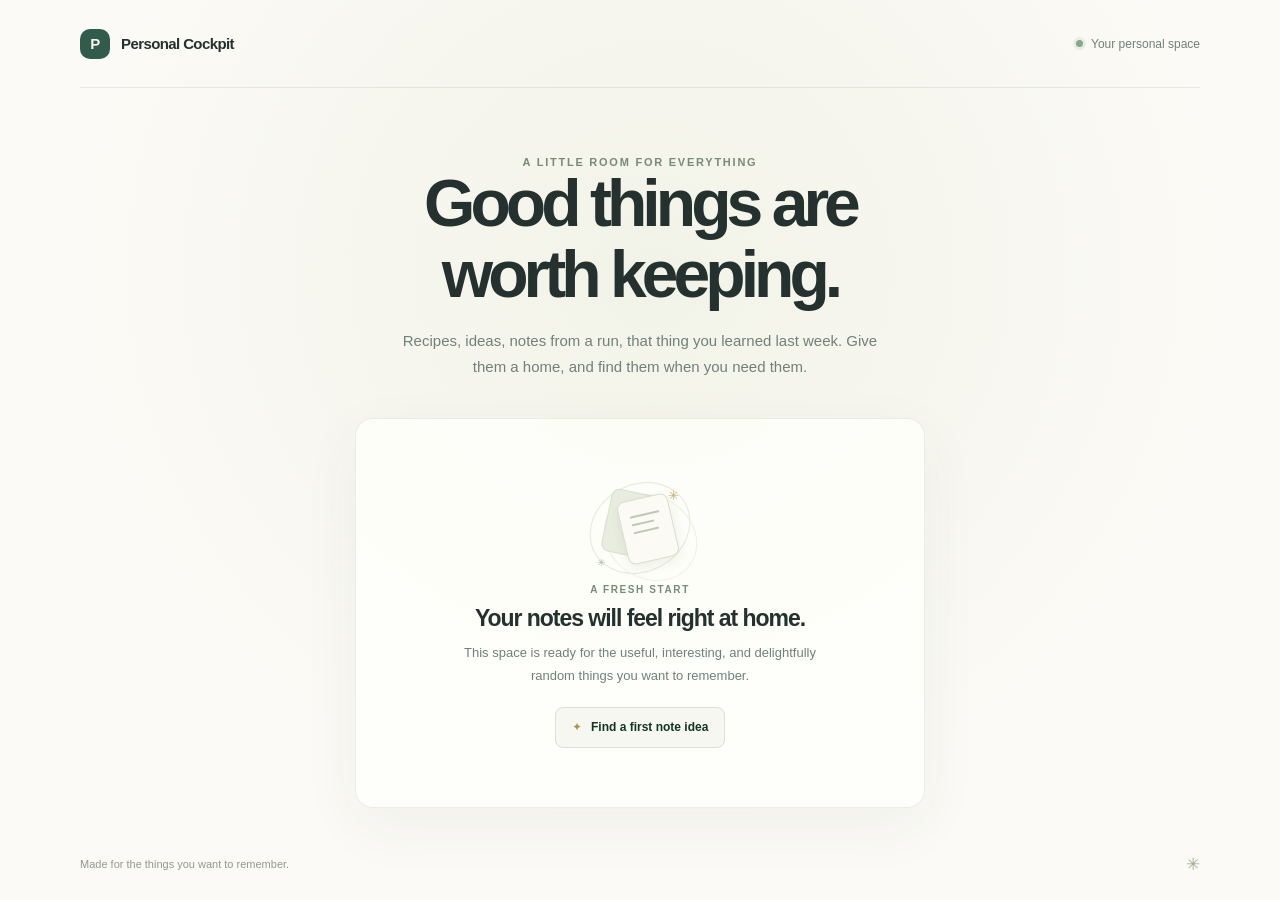
==== index.html @ a387b4f7 "Add Personal Cockpit landing page" ====
<!doctype html>
<html lang="en">
  <head>
    <meta charset="utf-8" />
    <meta name="viewport" content="width=device-width, initial-scale=1" />
    <meta
      name="description"
      content="A calm home for the things you want to remember."
    />
    <title>Personal Cockpit</title>
    <link rel="stylesheet" href="assets/css/styles.css" />
    <script src="assets/js/app.js" defer></script>
  </head>
  <body>
    <main class="page-shell">
      <header class="topbar" aria-label="Personal Cockpit">
        <a class="wordmark" href="./" aria-label="Personal Cockpit home">
          <span class="wordmark-mark" aria-hidden="true">P</span>
          <span>Personal Cockpit</span>
        </a>
        <span class="local-indicator">
          <span class="local-indicator-dot" aria-hidden="true"></span>
          Your personal space
        </span>
      </header>

      <section class="welcome" aria-labelledby="page-title">
        <p class="eyebrow">A little room for everything</p>
        <h1 id="page-title">Good things are<br class="desktop-break" /> worth keeping.</h1>
        <p class="intro">
          Recipes, ideas, notes from a run, that thing you learned last week.
          Give them a home, and find them when you need them.
        </p>
      </section>

      <section class="empty-card" aria-labelledby="empty-title">
        <div class="illustration" aria-hidden="true">
          <div class="orbit orbit-one"></div>
          <div class="orbit orbit-two"></div>
          <div class="note note-back"></div>
          <div class="note note-front">
            <span></span><span></span><span></span>
          </div>
          <span class="sparkle sparkle-one">✳</span>
          <span class="sparkle sparkle-two">✳</span>
        </div>
        <p class="card-kicker">A fresh start</p>
        <h2 id="empty-title">Your notes will feel right at home.</h2>
        <p class="empty-copy">
          This space is ready for the useful, interesting, and delightfully
          random things you want to remember.
        </p>
        <button class="prompt-button" id="prompt-button" type="button">
          <span>✦</span> Find a first note idea
        </button>
        <p class="prompt" id="prompt" aria-live="polite" hidden></p>
      </section>

      <footer class="page-footer">
        <span>Made for the things you want to remember.</span>
        <span class="footer-mark" aria-hidden="true">✳</span>
      </footer>
    </main>
  </body>
</html>
---- assets/css/styles.css ----
/* Theme tokens and shared browser defaults. */
:root {
  color-scheme: light;
  --ink: #24312e;
  --muted: #71807a;
  --green: #315b4d;
  --green-dark: #123524;
  --paper: #fbfaf6;
  --line: #e8e8df;
  font-family: "Avenir Next", Avenir, sans-serif;
  font-synthesis: none;
  text-rendering: optimizeLegibility;
}

* {
  box-sizing: border-box;
}

body {
  min-width: 320px;
  min-height: 100vh;
  margin: 0;
  color: var(--ink);
  background:
    radial-gradient(ellipse at 51% 30%, rgba(237, 239, 224, 0.65), transparent 36rem),
    var(--paper);
}

button,
a {
  font: inherit;
}

/* Shared page frame and top navigation. */
.page-shell {
  display: flex;
  width: min(100% - 64px, 1120px);
  min-height: 100vh;
  margin-inline: auto;
  flex-direction: column;
}

.topbar {
  display: flex;
  min-height: 88px;
  align-items: center;
  justify-content: space-between;
  border-bottom: 1px solid rgba(54, 73, 62, 0.1);
}

.wordmark {
  display: inline-flex;
  align-items: center;
  gap: 11px;
  color: var(--ink);
  font-family: "Avenir Next", Avenir, sans-serif;
  font-size: 15px;
  font-weight: 700;
  letter-spacing: -0.04em;
  text-decoration: none;
}

.wordmark-mark {
  display: grid;
  width: 30px;
  height: 30px;
  place-items: center;
  border-radius: 10px;
  color: #f8f5e9;
  background: var(--green);
  font-family: "Avenir Next", Avenir, sans-serif;
  font-size: 15px;
}

.local-indicator {
  display: inline-flex;
  align-items: center;
  gap: 8px;
  color: var(--muted);
  font-size: 12px;
}

.local-indicator-dot {
  width: 7px;
  height: 7px;
  border-radius: 50%;
  background: #85a98c;
  box-shadow: 0 0 0 3px rgba(133, 169, 140, 0.15);
}

/* Introductory heading and supporting copy. */
.welcome {
  padding: 68px 0 38px;
  text-align: center;
}

.eyebrow,
.card-kicker {
  margin: 0;
  color: #778b78;
  font-size: 11px;
  font-weight: 700;
  letter-spacing: 0.16em;
  text-transform: uppercase;
}

h1,
h2,
p {
  margin-top: 0;
}

h1 {
  margin-bottom: 17px;
  font-family: "Avenir Next", Avenir, sans-serif;
  font-size: clamp(39px, 5.7vw, 66px);
  font-weight: 600;
  letter-spacing: -0.075em;
  line-height: 1.08;
}

.intro {
  max-width: 500px;
  margin: 0 auto;
  color: var(--muted);
  font-size: 15px;
  line-height: 1.75;
}

/* Empty-state card, decorative illustration, and suggestion button. */
.empty-card {
  display: flex;
  width: min(100%, 570px);
  min-height: 390px;
  margin: 0 auto;
  padding: 27px 42px 34px;
  align-items: center;
  flex-direction: column;
  justify-content: center;
  border: 1px solid rgba(65, 82, 67, 0.1);
  border-radius: 18px;
  background: rgba(255, 255, 252, 0.8);
  box-shadow: 0 18px 60px rgba(53, 67, 53, 0.055);
  text-align: center;
}

.illustration {
  position: relative;
  width: 112px;
  height: 105px;
  margin-bottom: 8px;
}

.orbit {
  position: absolute;
  border: 1px solid #e6e8d9;
  border-radius: 50%;
  transform: rotate(-28deg);
}

.orbit-one {
  inset: 13px 4px 4px;
}

.orbit-two {
  inset: 25px -3px -3px 18px;
  border-color: #edf0e5;
  transform: rotate(31deg);
}

.note {
  position: absolute;
  width: 52px;
  height: 64px;
  border: 1px solid #d9dfcf;
  border-radius: 8px;
  background: #f1f2e8;
  transform: rotate(-13deg);
}

.note-back {
  top: 21px;
  left: 22px;
  background: #e8eddf;
  transform: rotate(12deg);
}

.note-front {
  top: 26px;
  left: 38px;
  display: flex;
  padding: 15px 10px;
  flex-direction: column;
  gap: 6px;
  background: #fbfaf4;
  box-shadow: 0 5px 12px rgba(63, 77, 57, 0.08);
}

.note-front span {
  height: 2px;
  border-radius: 2px;
  background: #bdc9b4;
}

.note-front span:nth-child(2) {
  width: 75%;
}

.note-front span:nth-child(3) {
  width: 88%;
}

.sparkle {
  position: absolute;
  color: #c3ad70;
  font-size: 13px;
}

.sparkle-one {
  top: 17px;
  right: 17px;
}

.sparkle-two {
  bottom: 8px;
  left: 13px;
  color: #a8b99e;
  font-size: 10px;
}

.card-kicker {
  margin-bottom: 10px;
  font-size: 10px;
}

h2 {
  margin-bottom: 10px;
  font-family: "Manrope", sans-serif;
  font-size: clamp(19px, 3vw, 23px);
  font-weight: 600;
  letter-spacing: -0.045em;
}

.empty-copy {
  max-width: 370px;
  margin-bottom: 20px;
  color: var(--muted);
  font-size: 13px;
  line-height: 1.7;
}

.prompt-button {
  min-height: 41px;
  padding: 0 16px;
  border: 1px solid #d9e0d5;
  border-radius: 8px;
  color: var(--green-dark);
  background: #f5f7f0;
  cursor: pointer;
  font-size: 12px;
  font-weight: 600;
  transition: background 150ms ease, transform 150ms ease;
}

.prompt-button:hover {
  background: #ebf0e6;
  transform: translateY(-1px);
}

.prompt-button:focus-visible,
.wordmark:focus-visible {
  outline: 3px solid #b7c8a8;
  outline-offset: 3px;
}

.prompt-button span {
  margin-right: 6px;
  color: #ad9454;
}

.prompt {
  margin: 14px 0 0;
  color: var(--green);
  font-size: 13px;
  font-weight: 500;
  line-height: 1.5;
}

/* Footer and small-screen layout adjustments. */
.page-footer {
  display: flex;
  min-height: 72px;
  margin-top: auto;
  align-items: center;
  justify-content: space-between;
  color: #92998e;
  font-size: 11px;
}

.footer-mark {
  color: #9cad91;
  font-size: 17px;
}

@media (max-width: 600px) {
  .page-shell {
    width: min(100% - 36px, 460px);
  }

  .topbar {
    min-height: 70px;
  }

  .wordmark {
    gap: 8px;
    font-size: 13px;
  }

  .local-indicator {
    font-size: 10px;
  }

  .welcome {
    padding: 55px 0 30px;
  }

  .intro {
    max-width: 390px;
    font-size: 14px;
  }

  .empty-card {
    min-height: 370px;
    padding: 24px 22px 29px;
  }

  .page-footer {
    min-height: 60px;
    font-size: 10px;
  }
}

@media (prefers-reduced-motion: reduce) {
  *,
  *::before,
  *::after {
    scroll-behavior: auto !important;
    transition-duration: 0.01ms !important;
  }
}
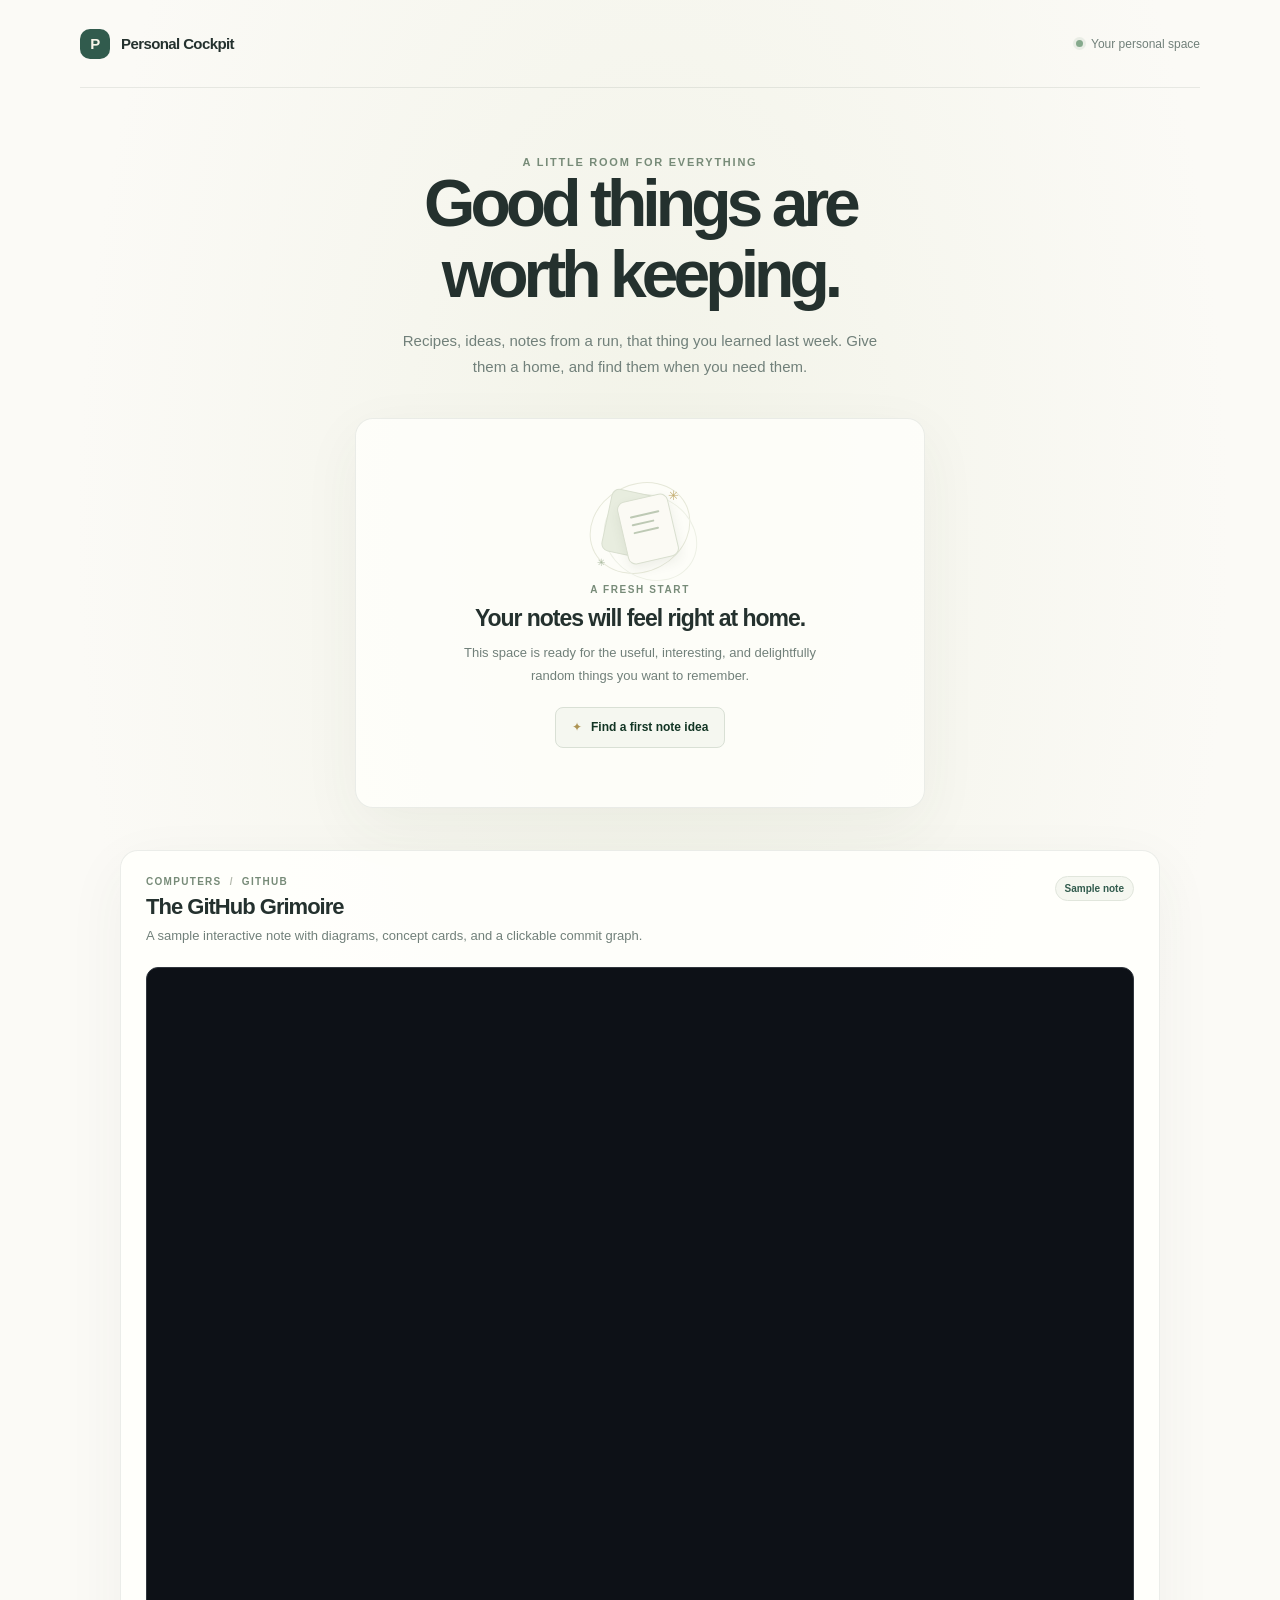
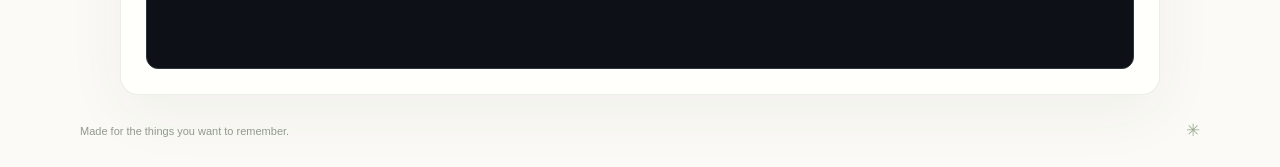
==== commit 0b852750: "Add interactive HTML sample note" ====
--- a/index.html
+++ b/index.html
@@ -56,6 +56,27 @@
         <p class="prompt" id="prompt" aria-live="polite" hidden></p>
       </section>
 
+      <section class="sample-note" aria-labelledby="sample-note-title">
+        <div class="sample-note-heading">
+          <div>
+            <p class="sample-note-category">Computers <span>/</span> GitHub</p>
+            <h2 id="sample-note-title">The GitHub Grimoire</h2>
+            <p class="sample-note-description">
+              A sample interactive note with diagrams, concept cards, and a
+              clickable commit graph.
+            </p>
+          </div>
+          <span class="sample-badge">Sample note</span>
+        </div>
+        <iframe
+          class="sample-note-frame"
+          src="assets/notes/github-grimoire.html"
+          title="Interactive sample note: The GitHub Grimoire"
+          sandbox="allow-scripts"
+          referrerpolicy="no-referrer"
+        ></iframe>
+      </section>
+
       <footer class="page-footer">
         <span>Made for the things you want to remember.</span>
         <span class="footer-mark" aria-hidden="true">✳</span>
--- a/assets/css/styles.css
+++ b/assets/css/styles.css
@@ -286,6 +286,73 @@
   line-height: 1.5;
 }
 
+/* A sample note preview, isolated in its own scrollable frame. */
+.sample-note {
+  width: min(100%, 1040px);
+  margin: 42px auto 0;
+  padding: 25px;
+  border: 1px solid rgba(65, 82, 67, 0.1);
+  border-radius: 18px;
+  background: rgba(255, 255, 252, 0.88);
+  box-shadow: 0 18px 60px rgba(53, 67, 53, 0.055);
+}
+
+.sample-note-heading {
+  display: flex;
+  margin-bottom: 20px;
+  align-items: flex-start;
+  justify-content: space-between;
+  gap: 18px;
+}
+
+.sample-note-category {
+  margin-bottom: 7px;
+  color: #778b78;
+  font-size: 10px;
+  font-weight: 700;
+  letter-spacing: 0.13em;
+  text-transform: uppercase;
+}
+
+.sample-note-category span {
+  padding-inline: 4px;
+  color: #b4b9ad;
+}
+
+.sample-note-heading h2 {
+  margin-bottom: 6px;
+  font-family: "Avenir Next", Avenir, sans-serif;
+  font-size: 22px;
+}
+
+.sample-note-description {
+  margin-bottom: 0;
+  color: var(--muted);
+  font-size: 13px;
+  line-height: 1.6;
+}
+
+.sample-badge {
+  flex: 0 0 auto;
+  padding: 6px 9px;
+  border: 1px solid #e1e6dc;
+  border-radius: 999px;
+  color: var(--green);
+  background: #f5f7f0;
+  font-size: 10px;
+  font-weight: 600;
+}
+
+.sample-note-frame {
+  display: block;
+  width: 100%;
+  height: min(78vh, 860px);
+  min-height: 620px;
+  border: 1px solid #30363d;
+  border-radius: 12px;
+  background: #0d1117;
+}
+
 /* Footer and small-screen layout adjustments. */
 .page-footer {
   display: flex;
@@ -334,6 +401,20 @@
     padding: 24px 22px 29px;
   }
 
+  .sample-note {
+    margin-top: 30px;
+    padding: 17px;
+  }
+
+  .sample-note-heading h2 {
+    font-size: 19px;
+  }
+
+  .sample-note-frame {
+    height: 76vh;
+    min-height: 560px;
+  }
+
   .page-footer {
     min-height: 60px;
     font-size: 10px;
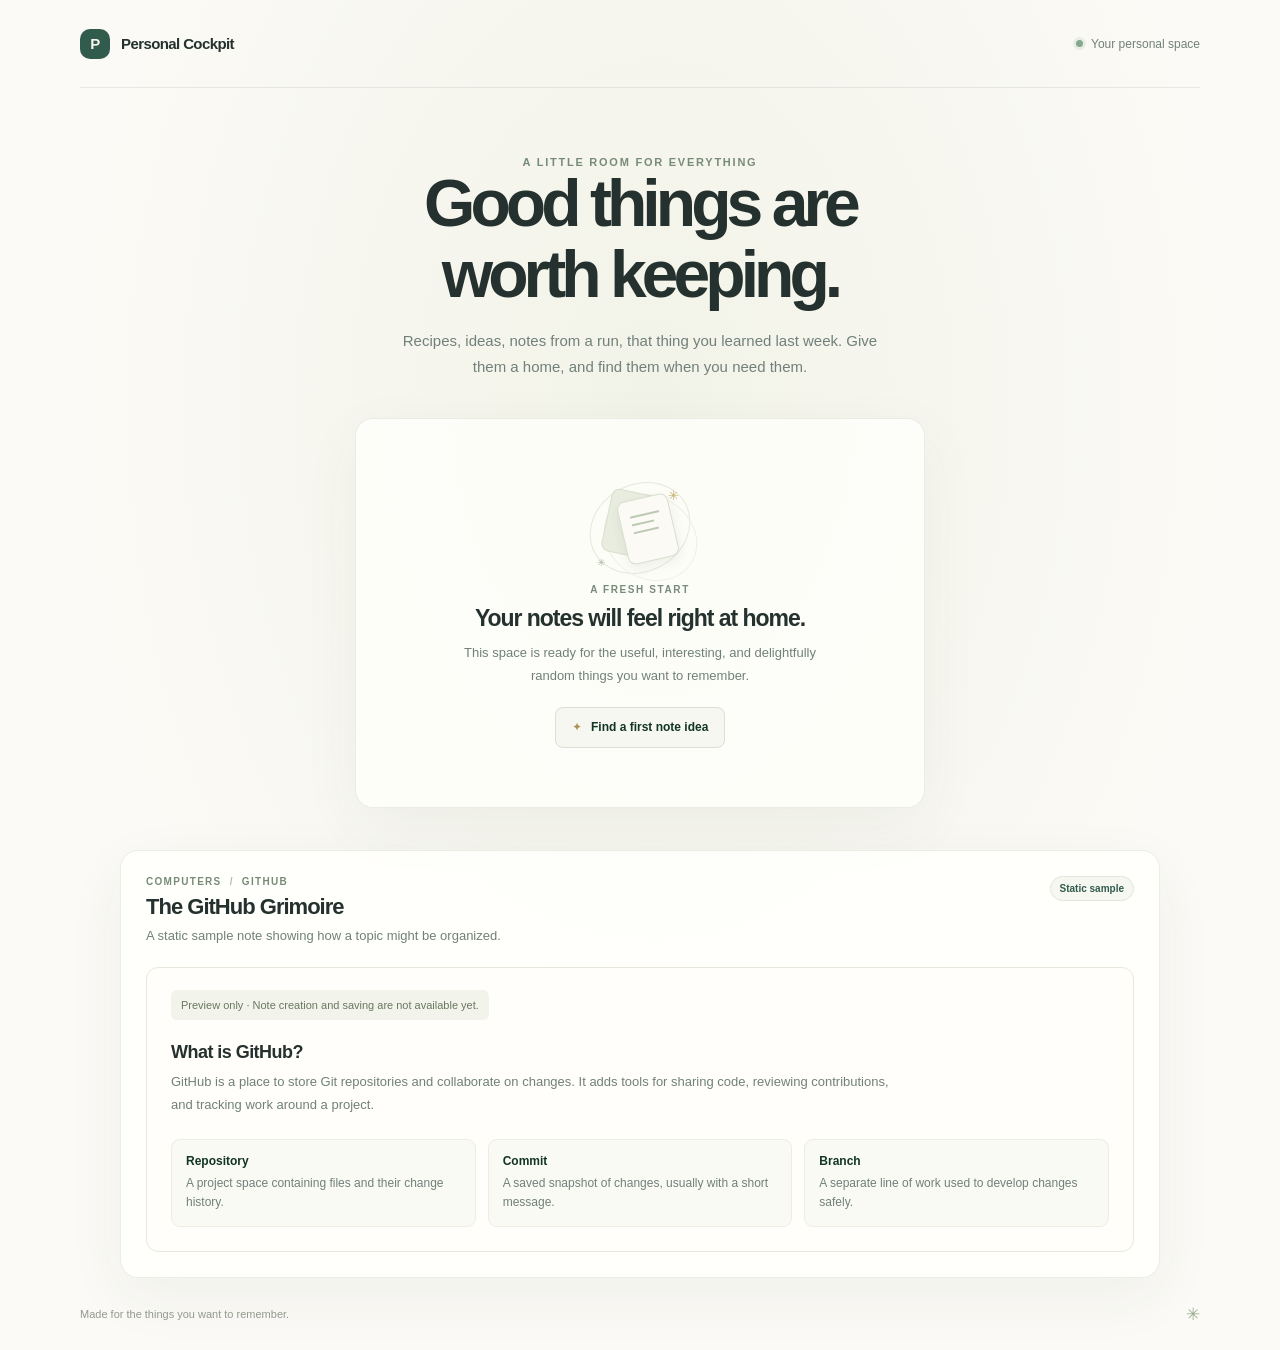
==== commit d6909833: "Add static categorized sample note" ====
--- a/index.html
+++ b/index.html
@@ -62,19 +62,36 @@
             <p class="sample-note-category">Computers <span>/</span> GitHub</p>
             <h2 id="sample-note-title">The GitHub Grimoire</h2>
             <p class="sample-note-description">
-              A sample interactive note with diagrams, concept cards, and a
-              clickable commit graph.
+              A static sample note showing how a topic might be organized.
             </p>
           </div>
-          <span class="sample-badge">Sample note</span>
+          <span class="sample-badge">Static sample</span>
         </div>
-        <iframe
-          class="sample-note-frame"
-          src="assets/notes/github-grimoire.html"
-          title="Interactive sample note: The GitHub Grimoire"
-          sandbox="allow-scripts"
-          referrerpolicy="no-referrer"
-        ></iframe>
+        <article class="sample-note-content" aria-label="Sample note content">
+          <p class="sample-note-notice">
+            Preview only · Note creation and saving are not available yet.
+          </p>
+          <h3>What is GitHub?</h3>
+          <p>
+            GitHub is a place to store Git repositories and collaborate on
+            changes. It adds tools for sharing code, reviewing contributions,
+            and tracking work around a project.
+          </p>
+          <div class="sample-note-details">
+            <section aria-labelledby="sample-repository-title">
+              <h4 id="sample-repository-title">Repository</h4>
+              <p>A project space containing files and their change history.</p>
+            </section>
+            <section aria-labelledby="sample-commit-title">
+              <h4 id="sample-commit-title">Commit</h4>
+              <p>A saved snapshot of changes, usually with a short message.</p>
+            </section>
+            <section aria-labelledby="sample-branch-title">
+              <h4 id="sample-branch-title">Branch</h4>
+              <p>A separate line of work used to develop changes safely.</p>
+            </section>
+          </div>
+        </article>
       </section>
 
       <footer class="page-footer">
--- a/assets/css/styles.css
+++ b/assets/css/styles.css
@@ -286,7 +286,7 @@
   line-height: 1.5;
 }
 
-/* A sample note preview, isolated in its own scrollable frame. */
+/* Static sample note card. */
 .sample-note {
   width: min(100%, 1040px);
   margin: 42px auto 0;
@@ -343,14 +343,65 @@
   font-weight: 600;
 }
 
-.sample-note-frame {
-  display: block;
-  width: 100%;
-  height: min(78vh, 860px);
-  min-height: 620px;
-  border: 1px solid #30363d;
+.sample-note-content {
+  padding: 22px 24px 24px;
+  border: 1px solid var(--line);
   border-radius: 12px;
-  background: #0d1117;
+  background: #fffefa;
+}
+
+.sample-note-notice {
+  display: inline-block;
+  margin-bottom: 22px;
+  padding: 7px 10px;
+  border-radius: 6px;
+  color: #69775f;
+  background: #f2f4ec;
+  font-size: 11px;
+  line-height: 1.5;
+}
+
+.sample-note-content h3 {
+  margin: 0 0 8px;
+  font-family: "Avenir Next", Avenir, sans-serif;
+  font-size: 18px;
+  font-weight: 600;
+  letter-spacing: -0.03em;
+}
+
+.sample-note-content > p:not(.sample-note-notice) {
+  max-width: 720px;
+  margin-bottom: 22px;
+  color: var(--muted);
+  font-size: 13px;
+  line-height: 1.75;
+}
+
+.sample-note-details {
+  display: grid;
+  grid-template-columns: repeat(3, minmax(0, 1fr));
+  gap: 12px;
+}
+
+.sample-note-details section {
+  padding: 14px;
+  border: 1px solid #eceee5;
+  border-radius: 9px;
+  background: #fafaf5;
+}
+
+.sample-note-details h4 {
+  margin: 0 0 6px;
+  color: var(--green-dark);
+  font-size: 12px;
+  font-weight: 700;
+}
+
+.sample-note-details p {
+  margin: 0;
+  color: var(--muted);
+  font-size: 12px;
+  line-height: 1.6;
 }
 
 /* Footer and small-screen layout adjustments. */
@@ -410,9 +461,12 @@
     font-size: 19px;
   }
 
-  .sample-note-frame {
-    height: 76vh;
-    min-height: 560px;
+  .sample-note-content {
+    padding: 17px;
+  }
+
+  .sample-note-details {
+    grid-template-columns: 1fr;
   }
 
   .page-footer {
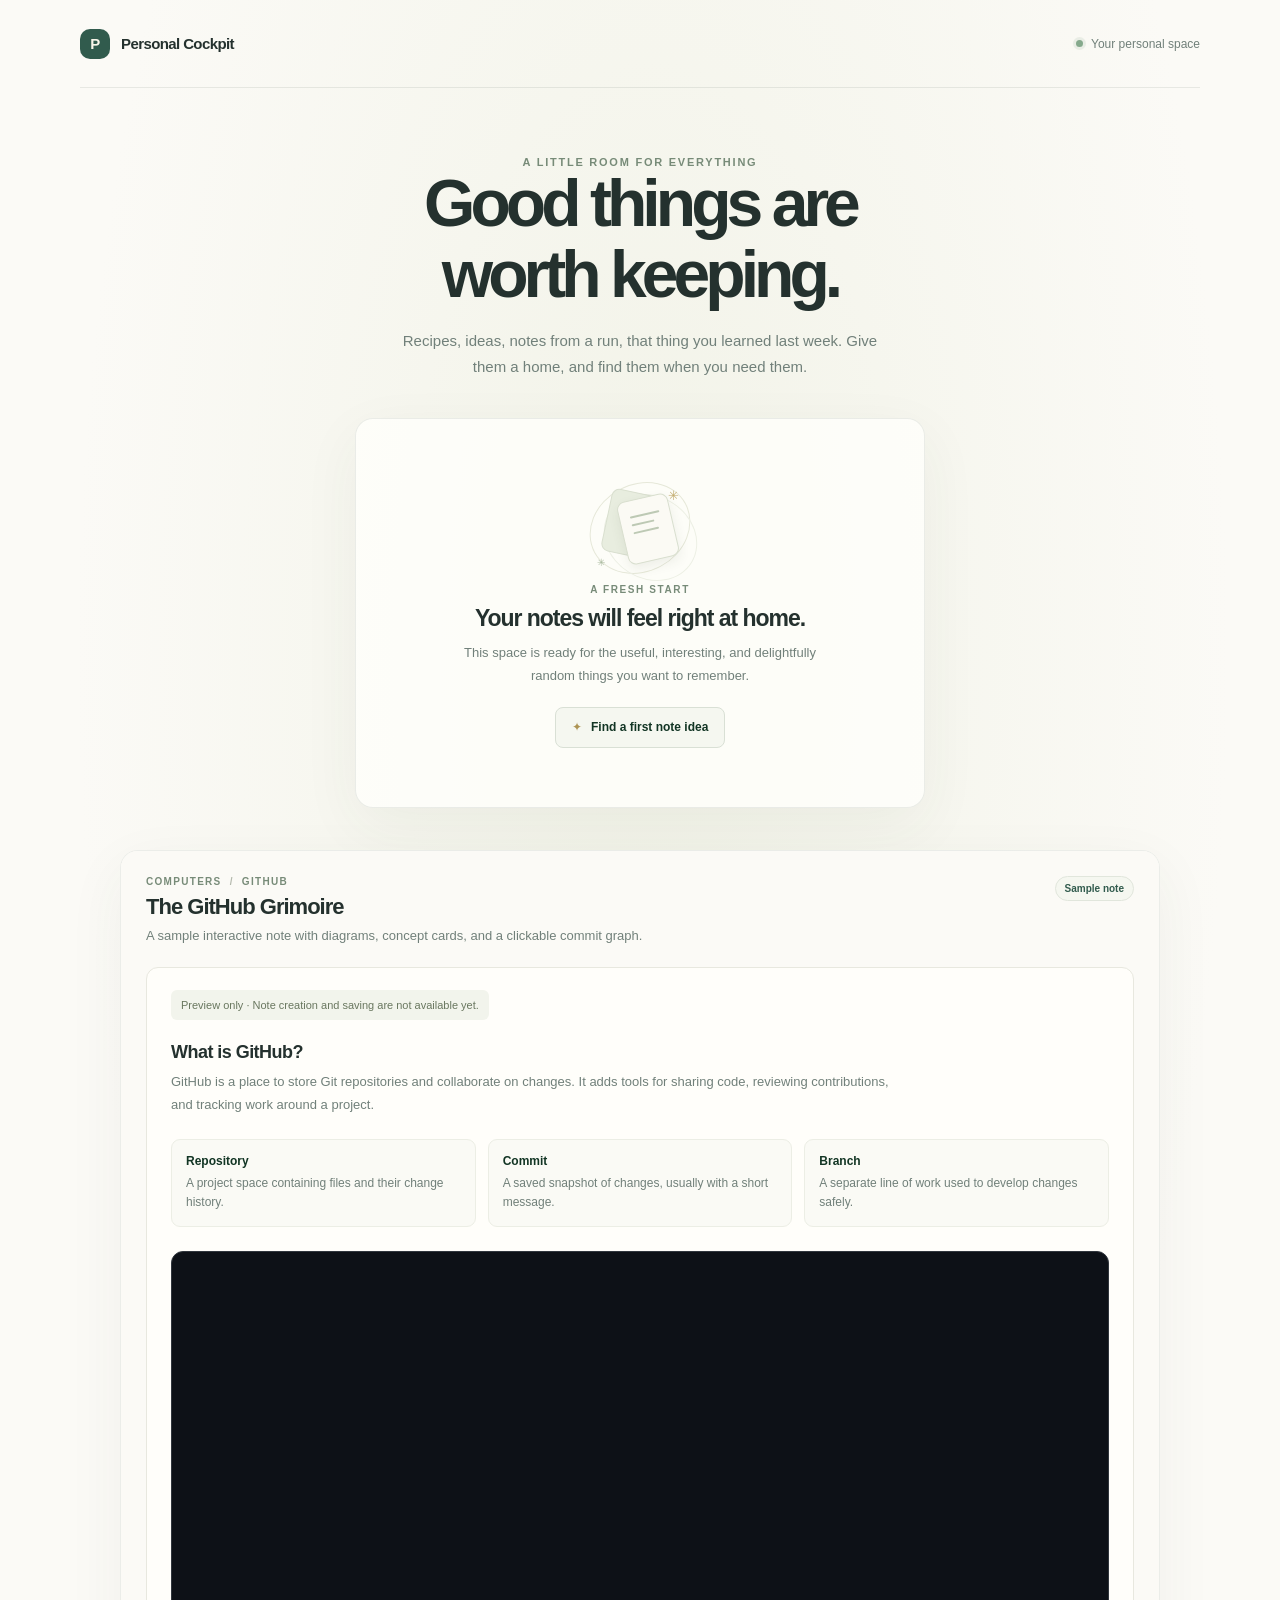
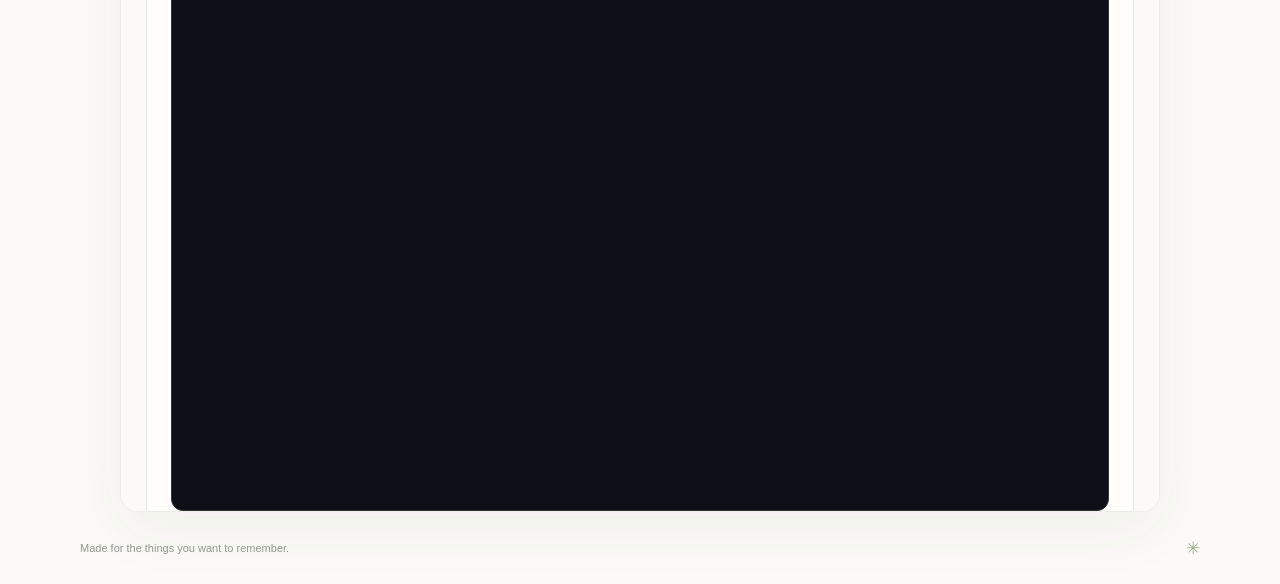
==== commit cee583d0: "Embed GitHub Grimoire in sample note" ====
--- a/index.html
+++ b/index.html
@@ -56,42 +56,14 @@
         <p class="prompt" id="prompt" aria-live="polite" hidden></p>
       </section>
 
-      <section class="sample-note" aria-labelledby="sample-note-title">
-        <div class="sample-note-heading">
-          <div>
-            <p class="sample-note-category">Computers <span>/</span> GitHub</p>
-            <h2 id="sample-note-title">The GitHub Grimoire</h2>
-            <p class="sample-note-description">
-              A static sample note showing how a topic might be organized.
-            </p>
-          </div>
-          <span class="sample-badge">Static sample</span>
-        </div>
-        <article class="sample-note-content" aria-label="Sample note content">
-          <p class="sample-note-notice">
-            Preview only · Note creation and saving are not available yet.
-          </p>
-          <h3>What is GitHub?</h3>
-          <p>
-            GitHub is a place to store Git repositories and collaborate on
-            changes. It adds tools for sharing code, reviewing contributions,
-            and tracking work around a project.
-          </p>
-          <div class="sample-note-details">
-            <section aria-labelledby="sample-repository-title">
-              <h4 id="sample-repository-title">Repository</h4>
-              <p>A project space containing files and their change history.</p>
-            </section>
-            <section aria-labelledby="sample-commit-title">
-              <h4 id="sample-commit-title">Commit</h4>
-              <p>A saved snapshot of changes, usually with a short message.</p>
-            </section>
-            <section aria-labelledby="sample-branch-title">
-              <h4 id="sample-branch-title">Branch</h4>
-              <p>A separate line of work used to develop changes safely.</p>
-            </section>
-          </div>
-        </article>
+      <section class="sample-note" aria-label="Sample note: The GitHub Grimoire">
+        <!-- Scripts are allowed so the nested diagram can run; same-origin stays sandboxed. -->
+        <iframe
+          class="sample-note-frame"
+          src="assets/notes/github-note.html"
+          title="Sample note: The GitHub Grimoire"
+          sandbox="allow-scripts"
+        ></iframe>
       </section>
 
       <footer class="page-footer">
--- a/assets/css/styles.css
+++ b/assets/css/styles.css
@@ -286,122 +286,23 @@
   line-height: 1.5;
 }
 
-/* Static sample note card. */
+/* Sample note document, hosted separately inside a sandboxed frame. */
 .sample-note {
   width: min(100%, 1040px);
   margin: 42px auto 0;
-  padding: 25px;
   border: 1px solid rgba(65, 82, 67, 0.1);
   border-radius: 18px;
   background: rgba(255, 255, 252, 0.88);
   box-shadow: 0 18px 60px rgba(53, 67, 53, 0.055);
-}
-
-.sample-note-heading {
-  display: flex;
-  margin-bottom: 20px;
-  align-items: flex-start;
-  justify-content: space-between;
-  gap: 18px;
-}
-
-.sample-note-category {
-  margin-bottom: 7px;
-  color: #778b78;
-  font-size: 10px;
-  font-weight: 700;
-  letter-spacing: 0.13em;
-  text-transform: uppercase;
-}
-
-.sample-note-category span {
-  padding-inline: 4px;
-  color: #b4b9ad;
-}
-
-.sample-note-heading h2 {
-  margin-bottom: 6px;
-  font-family: "Avenir Next", Avenir, sans-serif;
-  font-size: 22px;
-}
-
-.sample-note-description {
-  margin-bottom: 0;
-  color: var(--muted);
-  font-size: 13px;
-  line-height: 1.6;
-}
-
-.sample-badge {
-  flex: 0 0 auto;
-  padding: 6px 9px;
-  border: 1px solid #e1e6dc;
-  border-radius: 999px;
-  color: var(--green);
-  background: #f5f7f0;
-  font-size: 10px;
-  font-weight: 600;
-}
-
-.sample-note-content {
-  padding: 22px 24px 24px;
-  border: 1px solid var(--line);
-  border-radius: 12px;
-  background: #fffefa;
-}
-
-.sample-note-notice {
-  display: inline-block;
-  margin-bottom: 22px;
-  padding: 7px 10px;
-  border-radius: 6px;
-  color: #69775f;
-  background: #f2f4ec;
-  font-size: 11px;
-  line-height: 1.5;
-}
-
-.sample-note-content h3 {
-  margin: 0 0 8px;
-  font-family: "Avenir Next", Avenir, sans-serif;
-  font-size: 18px;
-  font-weight: 600;
-  letter-spacing: -0.03em;
-}
-
-.sample-note-content > p:not(.sample-note-notice) {
-  max-width: 720px;
-  margin-bottom: 22px;
-  color: var(--muted);
-  font-size: 13px;
-  line-height: 1.75;
-}
-
-.sample-note-details {
-  display: grid;
-  grid-template-columns: repeat(3, minmax(0, 1fr));
-  gap: 12px;
-}
-
-.sample-note-details section {
-  padding: 14px;
-  border: 1px solid #eceee5;
-  border-radius: 9px;
-  background: #fafaf5;
-}
-
-.sample-note-details h4 {
-  margin: 0 0 6px;
-  color: var(--green-dark);
-  font-size: 12px;
-  font-weight: 700;
-}
-
-.sample-note-details p {
-  margin: 0;
-  color: var(--muted);
-  font-size: 12px;
-  line-height: 1.6;
+  overflow: hidden;
+}
+
+.sample-note-frame {
+  display: block;
+  width: 100%;
+  height: max(1050px, 140vh);
+  border: 0;
+  background: #fbfaf6;
 }
 
 /* Footer and small-screen layout adjustments. */
@@ -454,19 +355,10 @@
 
   .sample-note {
     margin-top: 30px;
-    padding: 17px;
-  }
-
-  .sample-note-heading h2 {
-    font-size: 19px;
-  }
-
-  .sample-note-content {
-    padding: 17px;
-  }
-
-  .sample-note-details {
-    grid-template-columns: 1fr;
+  }
+
+  .sample-note-frame {
+    height: max(1000px, 150vh);
   }
 
   .page-footer {
